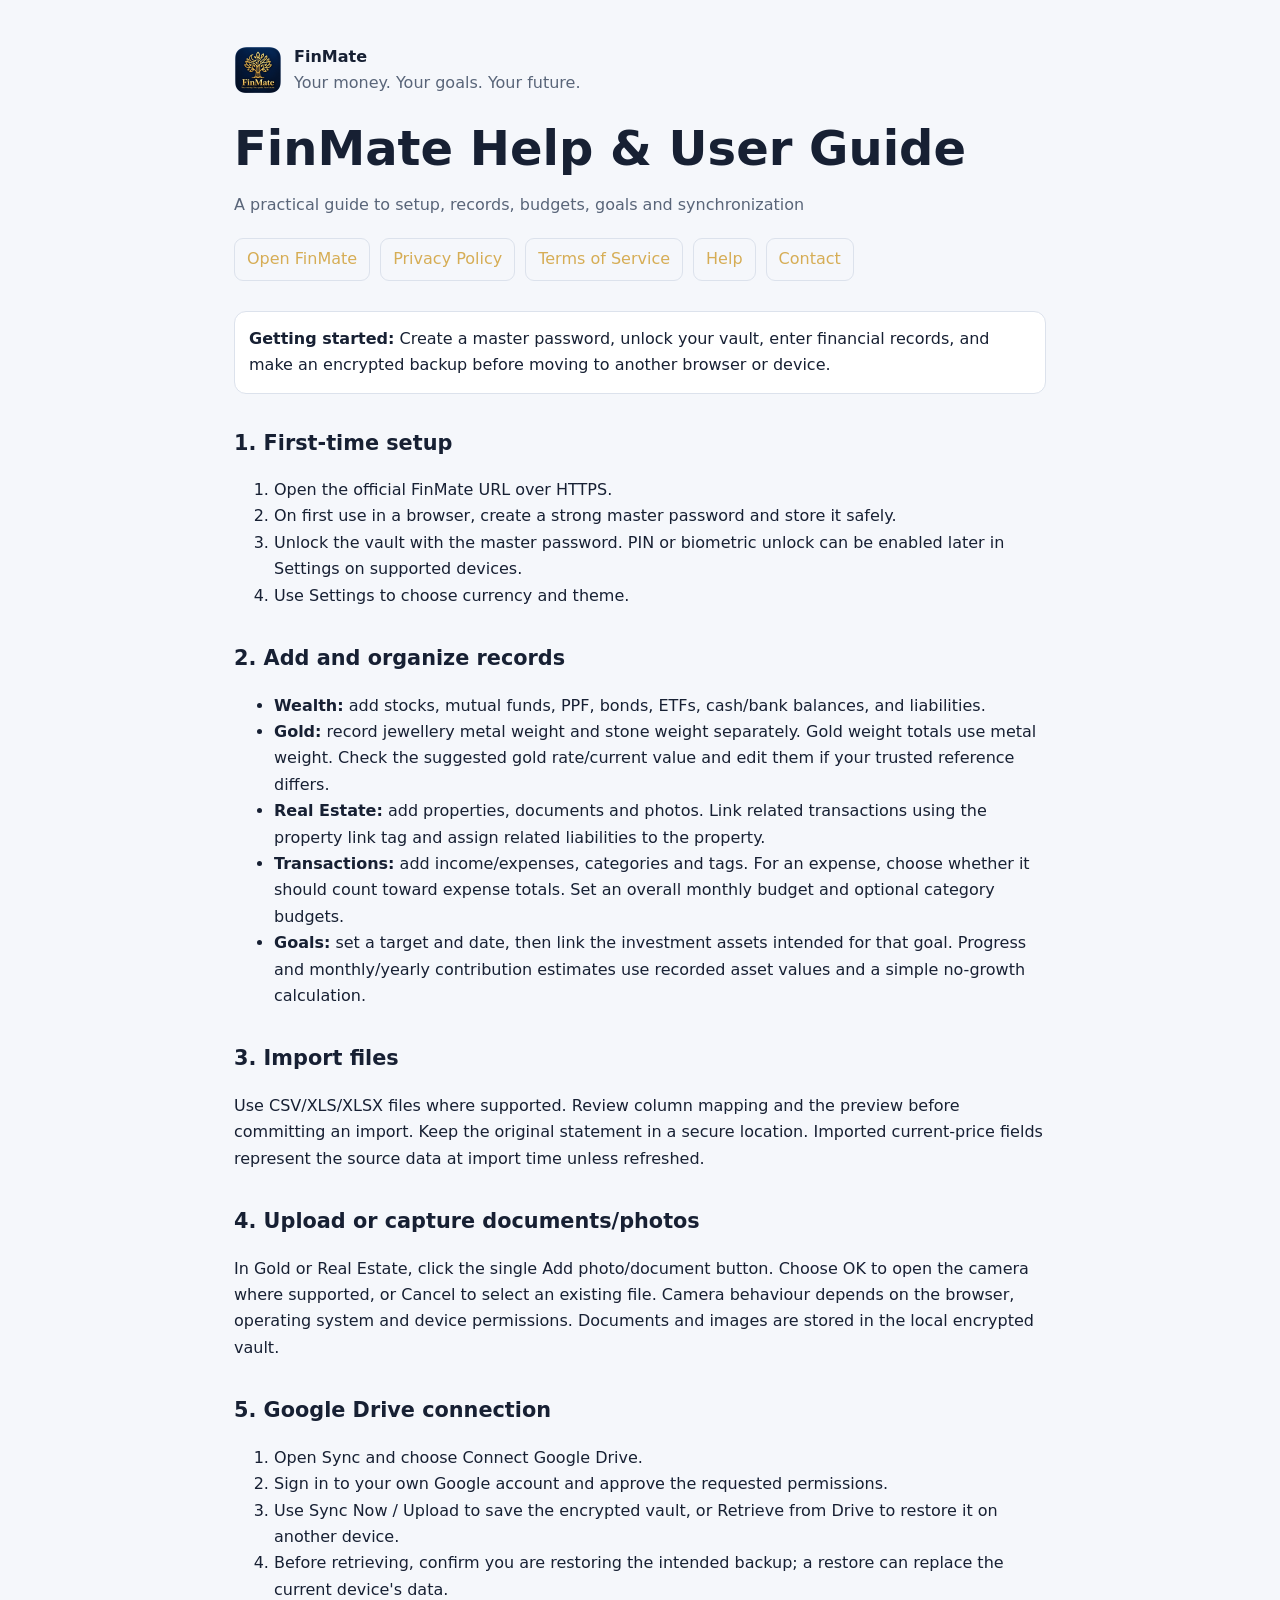
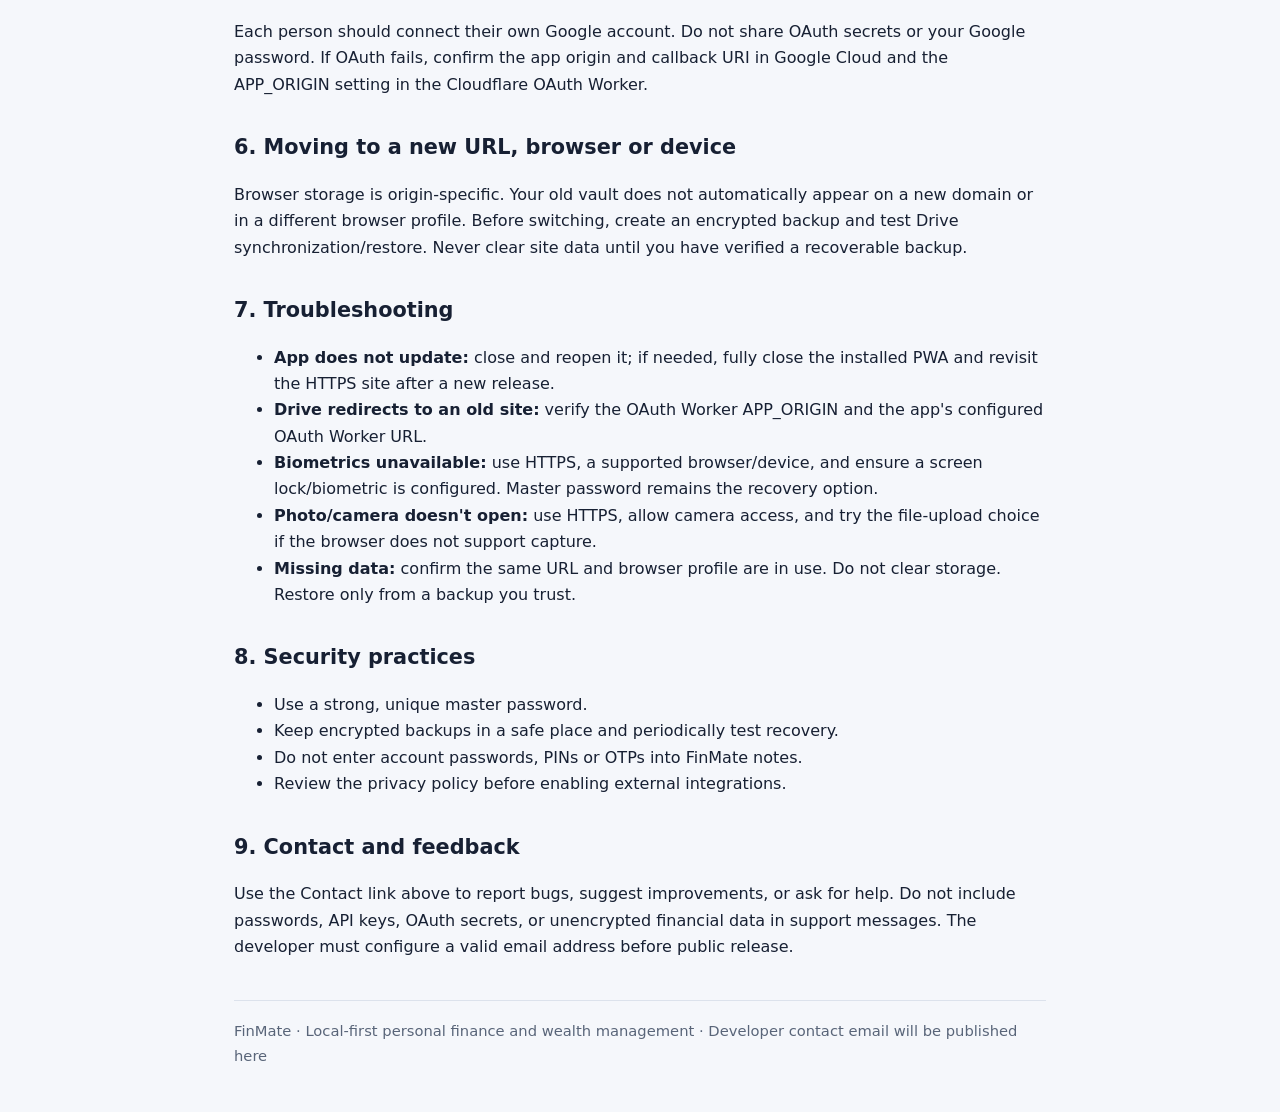
==== help/index.html @ 4b738506 "Add files via upload" ====
<!doctype html><html lang="en"><head><meta charset="utf-8"><meta name="viewport" content="width=device-width,initial-scale=1"><meta name="theme-color" content="#07152f"><meta name="robots" content="index,follow"><title>Help & User Guide | FinMate</title><style>:root{color-scheme:light dark;--bg:#0b1426;--panel:#121f35;--text:#f1f5fb;--muted:#aab6ca;--border:#33425c;--accent:#d6ad55}@media(prefers-color-scheme:light){:root{--bg:#f5f7fb;--panel:#fff;--text:#172033;--muted:#596579;--border:#dce2ec}}*{box-sizing:border-box}body{margin:0;background:var(--bg);color:var(--text);font:16px/1.65 system-ui,-apple-system,BlinkMacSystemFont,"Segoe UI",sans-serif}a{color:var(--accent)}.wrap{max-width:900px;margin:auto;padding:clamp(20px,4vw,44px)}.brand{display:flex;align-items:center;gap:12px;margin-bottom:24px}.brand img{width:48px;height:48px}h1{font-size:clamp(2rem,5vw,3rem);line-height:1.15;margin:.2rem 0}h2{margin-top:2rem;font-size:1.3rem}p,li{color:var(--text)}.muted{color:var(--muted)}.nav{display:flex;gap:10px;flex-wrap:wrap;margin:20px 0 30px}.nav a{border:1px solid var(--border);border-radius:9px;padding:7px 12px;text-decoration:none}.note{background:var(--panel);border:1px solid var(--border);padding:14px;border-radius:12px}footer{border-top:1px solid var(--border);margin-top:40px;padding-top:18px;color:var(--muted);font-size:.92rem}code{overflow-wrap:anywhere}</style></head><body><main class="wrap"><div class="brand"><img src="/icons/finmate-icon-192.png" alt="FinMate logo"><div><strong>FinMate</strong><div class="muted">Your money. Your goals. Your future.</div></div></div><h1>FinMate Help & User Guide</h1><p class="muted">A practical guide to setup, records, budgets, goals and synchronization</p><nav class="nav"><a href="/">Open FinMate</a><a href="/privacy">Privacy Policy</a><a href="/terms">Terms of Service</a><a href="/help">Help</a><a data-contact-link href="mailto:REPLACE_WITH_YOUR_EMAIL_ADDRESS">Contact</a></nav><div class="note"><strong>Getting started:</strong> Create a master password, unlock your vault, enter financial records, and make an encrypted backup before moving to another browser or device.</div>
<h2>1. First-time setup</h2><ol><li>Open the official FinMate URL over HTTPS.</li><li>On first use in a browser, create a strong master password and store it safely.</li><li>Unlock the vault with the master password. PIN or biometric unlock can be enabled later in Settings on supported devices.</li><li>Use Settings to choose currency and theme.</li></ol>
<h2>2. Add and organize records</h2><ul><li><strong>Wealth:</strong> add stocks, mutual funds, PPF, bonds, ETFs, cash/bank balances, and liabilities.</li><li><strong>Gold:</strong> record jewellery metal weight and stone weight separately. Gold weight totals use metal weight. Check the suggested gold rate/current value and edit them if your trusted reference differs.</li><li><strong>Real Estate:</strong> add properties, documents and photos. Link related transactions using the property link tag and assign related liabilities to the property.</li><li><strong>Transactions:</strong> add income/expenses, categories and tags. For an expense, choose whether it should count toward expense totals. Set an overall monthly budget and optional category budgets.</li><li><strong>Goals:</strong> set a target and date, then link the investment assets intended for that goal. Progress and monthly/yearly contribution estimates use recorded asset values and a simple no-growth calculation.</li></ul>
<h2>3. Import files</h2><p>Use CSV/XLS/XLSX files where supported. Review column mapping and the preview before committing an import. Keep the original statement in a secure location. Imported current-price fields represent the source data at import time unless refreshed.</p>
<h2>4. Upload or capture documents/photos</h2><p>In Gold or Real Estate, click the single Add photo/document button. Choose OK to open the camera where supported, or Cancel to select an existing file. Camera behaviour depends on the browser, operating system and device permissions. Documents and images are stored in the local encrypted vault.</p>
<h2>5. Google Drive connection</h2><ol><li>Open Sync and choose Connect Google Drive.</li><li>Sign in to your own Google account and approve the requested permissions.</li><li>Use Sync Now / Upload to save the encrypted vault, or Retrieve from Drive to restore it on another device.</li><li>Before retrieving, confirm you are restoring the intended backup; a restore can replace the current device's data.</li></ol><p>Each person should connect their own Google account. Do not share OAuth secrets or your Google password. If OAuth fails, confirm the app origin and callback URI in Google Cloud and the APP_ORIGIN setting in the Cloudflare OAuth Worker.</p>
<h2>6. Moving to a new URL, browser or device</h2><p>Browser storage is origin-specific. Your old vault does not automatically appear on a new domain or in a different browser profile. Before switching, create an encrypted backup and test Drive synchronization/restore. Never clear site data until you have verified a recoverable backup.</p>
<h2>7. Troubleshooting</h2><ul><li><strong>App does not update:</strong> close and reopen it; if needed, fully close the installed PWA and revisit the HTTPS site after a new release.</li><li><strong>Drive redirects to an old site:</strong> verify the OAuth Worker APP_ORIGIN and the app's configured OAuth Worker URL.</li><li><strong>Biometrics unavailable:</strong> use HTTPS, a supported browser/device, and ensure a screen lock/biometric is configured. Master password remains the recovery option.</li><li><strong>Photo/camera doesn't open:</strong> use HTTPS, allow camera access, and try the file-upload choice if the browser does not support capture.</li><li><strong>Missing data:</strong> confirm the same URL and browser profile are in use. Do not clear storage. Restore only from a backup you trust.</li></ul>
<h2>8. Security practices</h2><ul><li>Use a strong, unique master password.</li><li>Keep encrypted backups in a safe place and periodically test recovery.</li><li>Do not enter account passwords, PINs or OTPs into FinMate notes.</li><li>Review the privacy policy before enabling external integrations.</li></ul>
<h2 id="contact-email-needed">9. Contact and feedback</h2><p>Use the Contact link above to report bugs, suggest improvements, or ask for help. Do not include passwords, API keys, OAuth secrets, or unencrypted financial data in support messages. The developer must configure a valid email address before public release.</p><footer>FinMate · Local-first personal finance and wealth management · <span data-contact-text>Developer contact: email to be configured</span></footer></main><script src="/contact-config.js"></script><script>const email=window.FINMATE_CONTACT_EMAIL||'';document.querySelectorAll('[data-contact-link]').forEach(a=>{if(email&&!email.startsWith('REPLACE_'))a.href='mailto:'+email;else{a.href='#contact-email-needed';a.addEventListener('click',e=>{e.preventDefault();alert('Developer contact email has not been configured yet.')})}});document.querySelectorAll('[data-contact-text]').forEach(e=>e.textContent=email&&!email.startsWith('REPLACE_')?'Developer contact: '+email:'Developer contact email will be published here');</script></body></html>
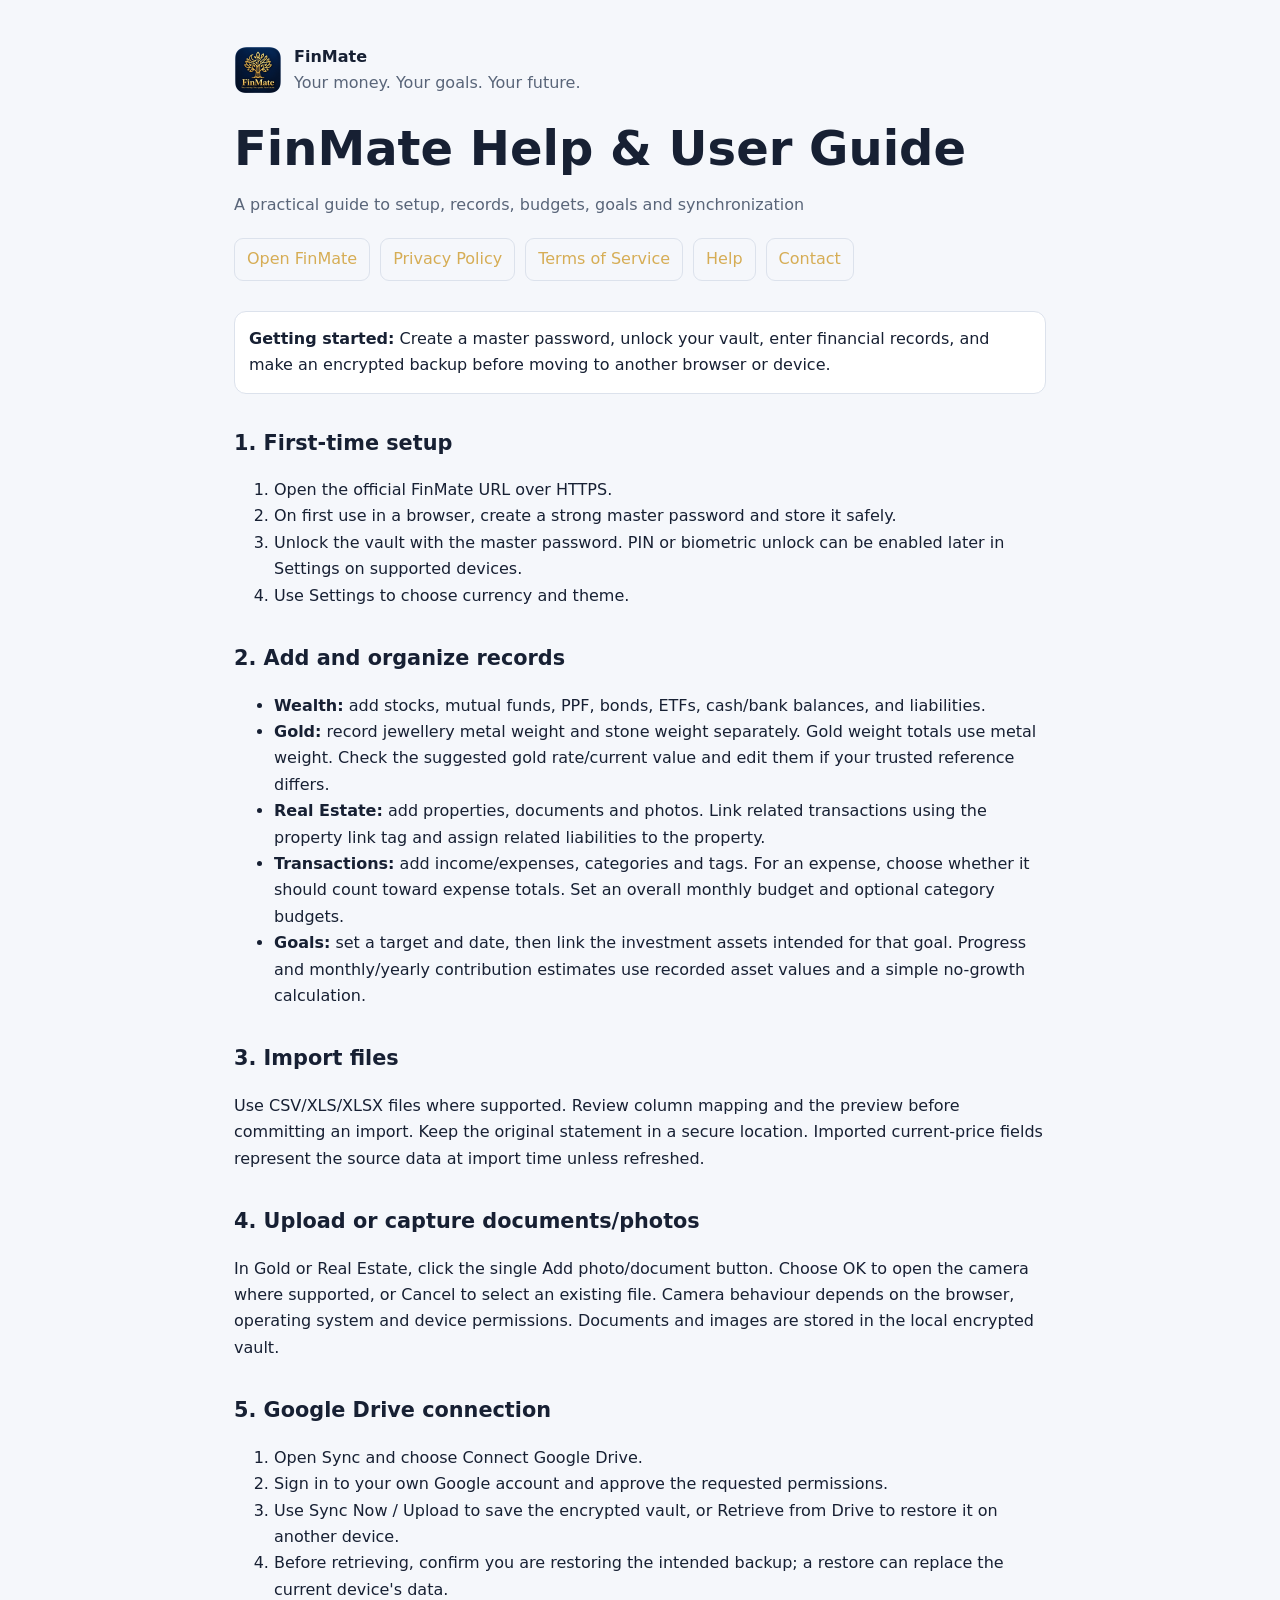
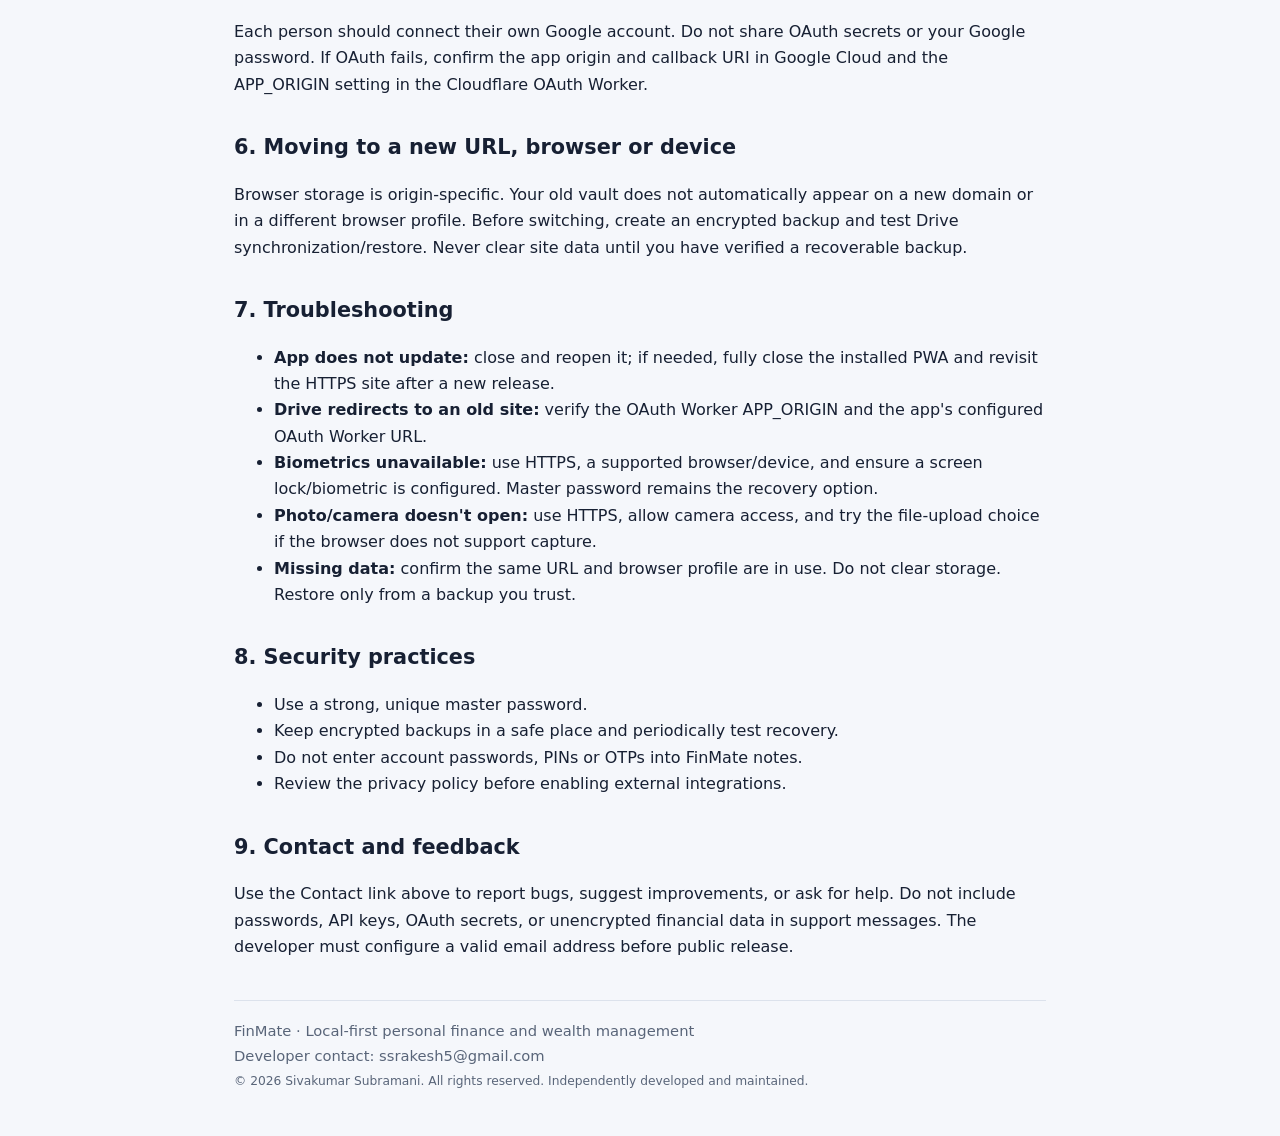
==== commit 88e6d97c: "Add files via upload" ====
--- a/help/index.html
+++ b/help/index.html
@@ -1,4 +1,4 @@
-<!doctype html><html lang="en"><head><meta charset="utf-8"><meta name="viewport" content="width=device-width,initial-scale=1"><meta name="theme-color" content="#07152f"><meta name="robots" content="index,follow"><title>Help & User Guide | FinMate</title><style>:root{color-scheme:light dark;--bg:#0b1426;--panel:#121f35;--text:#f1f5fb;--muted:#aab6ca;--border:#33425c;--accent:#d6ad55}@media(prefers-color-scheme:light){:root{--bg:#f5f7fb;--panel:#fff;--text:#172033;--muted:#596579;--border:#dce2ec}}*{box-sizing:border-box}body{margin:0;background:var(--bg);color:var(--text);font:16px/1.65 system-ui,-apple-system,BlinkMacSystemFont,"Segoe UI",sans-serif}a{color:var(--accent)}.wrap{max-width:900px;margin:auto;padding:clamp(20px,4vw,44px)}.brand{display:flex;align-items:center;gap:12px;margin-bottom:24px}.brand img{width:48px;height:48px}h1{font-size:clamp(2rem,5vw,3rem);line-height:1.15;margin:.2rem 0}h2{margin-top:2rem;font-size:1.3rem}p,li{color:var(--text)}.muted{color:var(--muted)}.nav{display:flex;gap:10px;flex-wrap:wrap;margin:20px 0 30px}.nav a{border:1px solid var(--border);border-radius:9px;padding:7px 12px;text-decoration:none}.note{background:var(--panel);border:1px solid var(--border);padding:14px;border-radius:12px}footer{border-top:1px solid var(--border);margin-top:40px;padding-top:18px;color:var(--muted);font-size:.92rem}code{overflow-wrap:anywhere}</style></head><body><main class="wrap"><div class="brand"><img src="/icons/finmate-icon-192.png" alt="FinMate logo"><div><strong>FinMate</strong><div class="muted">Your money. Your goals. Your future.</div></div></div><h1>FinMate Help & User Guide</h1><p class="muted">A practical guide to setup, records, budgets, goals and synchronization</p><nav class="nav"><a href="/">Open FinMate</a><a href="/privacy">Privacy Policy</a><a href="/terms">Terms of Service</a><a href="/help">Help</a><a data-contact-link href="mailto:REPLACE_WITH_YOUR_EMAIL_ADDRESS">Contact</a></nav><div class="note"><strong>Getting started:</strong> Create a master password, unlock your vault, enter financial records, and make an encrypted backup before moving to another browser or device.</div>
+<!doctype html><html lang="en"><head><meta charset="utf-8"><meta name="viewport" content="width=device-width,initial-scale=1"><meta name="theme-color" content="#07152f"><meta name="robots" content="index,follow"><title>Help & User Guide | FinMate</title><style>:root{color-scheme:light dark;--bg:#0b1426;--panel:#121f35;--text:#f1f5fb;--muted:#aab6ca;--border:#33425c;--accent:#d6ad55}@media(prefers-color-scheme:light){:root{--bg:#f5f7fb;--panel:#fff;--text:#172033;--muted:#596579;--border:#dce2ec}}*{box-sizing:border-box}body{margin:0;background:var(--bg);color:var(--text);font:16px/1.65 system-ui,-apple-system,BlinkMacSystemFont,"Segoe UI",sans-serif}a{color:var(--accent)}.wrap{max-width:900px;margin:auto;padding:clamp(20px,4vw,44px)}.brand{display:flex;align-items:center;gap:12px;margin-bottom:24px}.brand img{width:48px;height:48px}h1{font-size:clamp(2rem,5vw,3rem);line-height:1.15;margin:.2rem 0}h2{margin-top:2rem;font-size:1.3rem}p,li{color:var(--text)}.muted{color:var(--muted)}.nav{display:flex;gap:10px;flex-wrap:wrap;margin:20px 0 30px}.nav a{border:1px solid var(--border);border-radius:9px;padding:7px 12px;text-decoration:none}.note{background:var(--panel);border:1px solid var(--border);padding:14px;border-radius:12px}footer{border-top:1px solid var(--border);margin-top:40px;padding-top:18px;color:var(--muted);font-size:.92rem}code{overflow-wrap:anywhere}</style></head><body><main class="wrap"><div class="brand"><img src="/icons/finmate-icon-192.png" alt="FinMate logo"><div><strong>FinMate</strong><div class="muted">Your money. Your goals. Your future.</div></div></div><h1>FinMate Help & User Guide</h1><p class="muted">A practical guide to setup, records, budgets, goals and synchronization</p><nav class="nav"><a href="/">Open FinMate</a><a href="/privacy">Privacy Policy</a><a href="/terms">Terms of Service</a><a href="/help">Help</a><a data-contact-link href="mailto:ssrakesh5@gmail.com">Contact</a></nav><div class="note"><strong>Getting started:</strong> Create a master password, unlock your vault, enter financial records, and make an encrypted backup before moving to another browser or device.</div>
 <h2>1. First-time setup</h2><ol><li>Open the official FinMate URL over HTTPS.</li><li>On first use in a browser, create a strong master password and store it safely.</li><li>Unlock the vault with the master password. PIN or biometric unlock can be enabled later in Settings on supported devices.</li><li>Use Settings to choose currency and theme.</li></ol>
 <h2>2. Add and organize records</h2><ul><li><strong>Wealth:</strong> add stocks, mutual funds, PPF, bonds, ETFs, cash/bank balances, and liabilities.</li><li><strong>Gold:</strong> record jewellery metal weight and stone weight separately. Gold weight totals use metal weight. Check the suggested gold rate/current value and edit them if your trusted reference differs.</li><li><strong>Real Estate:</strong> add properties, documents and photos. Link related transactions using the property link tag and assign related liabilities to the property.</li><li><strong>Transactions:</strong> add income/expenses, categories and tags. For an expense, choose whether it should count toward expense totals. Set an overall monthly budget and optional category budgets.</li><li><strong>Goals:</strong> set a target and date, then link the investment assets intended for that goal. Progress and monthly/yearly contribution estimates use recorded asset values and a simple no-growth calculation.</li></ul>
 <h2>3. Import files</h2><p>Use CSV/XLS/XLSX files where supported. Review column mapping and the preview before committing an import. Keep the original statement in a secure location. Imported current-price fields represent the source data at import time unless refreshed.</p>
@@ -7,4 +7,4 @@
 <h2>6. Moving to a new URL, browser or device</h2><p>Browser storage is origin-specific. Your old vault does not automatically appear on a new domain or in a different browser profile. Before switching, create an encrypted backup and test Drive synchronization/restore. Never clear site data until you have verified a recoverable backup.</p>
 <h2>7. Troubleshooting</h2><ul><li><strong>App does not update:</strong> close and reopen it; if needed, fully close the installed PWA and revisit the HTTPS site after a new release.</li><li><strong>Drive redirects to an old site:</strong> verify the OAuth Worker APP_ORIGIN and the app's configured OAuth Worker URL.</li><li><strong>Biometrics unavailable:</strong> use HTTPS, a supported browser/device, and ensure a screen lock/biometric is configured. Master password remains the recovery option.</li><li><strong>Photo/camera doesn't open:</strong> use HTTPS, allow camera access, and try the file-upload choice if the browser does not support capture.</li><li><strong>Missing data:</strong> confirm the same URL and browser profile are in use. Do not clear storage. Restore only from a backup you trust.</li></ul>
 <h2>8. Security practices</h2><ul><li>Use a strong, unique master password.</li><li>Keep encrypted backups in a safe place and periodically test recovery.</li><li>Do not enter account passwords, PINs or OTPs into FinMate notes.</li><li>Review the privacy policy before enabling external integrations.</li></ul>
-<h2 id="contact-email-needed">9. Contact and feedback</h2><p>Use the Contact link above to report bugs, suggest improvements, or ask for help. Do not include passwords, API keys, OAuth secrets, or unencrypted financial data in support messages. The developer must configure a valid email address before public release.</p><footer>FinMate · Local-first personal finance and wealth management · <span data-contact-text>Developer contact: email to be configured</span></footer></main><script src="/contact-config.js"></script><script>const email=window.FINMATE_CONTACT_EMAIL||'';document.querySelectorAll('[data-contact-link]').forEach(a=>{if(email&&!email.startsWith('REPLACE_'))a.href='mailto:'+email;else{a.href='#contact-email-needed';a.addEventListener('click',e=>{e.preventDefault();alert('Developer contact email has not been configured yet.')})}});document.querySelectorAll('[data-contact-text]').forEach(e=>e.textContent=email&&!email.startsWith('REPLACE_')?'Developer contact: '+email:'Developer contact email will be published here');</script></body></html>+<h2 id="contact-email-needed">9. Contact and feedback</h2><p>Use the Contact link above to report bugs, suggest improvements, or ask for help. Do not include passwords, API keys, OAuth secrets, or unencrypted financial data in support messages. The developer must configure a valid email address before public release.</p><footer><span>FinMate · Local-first personal finance and wealth management</span><br><span data-contact-text>Contact: ssrakesh5@gmail.com</span><br><small>© <span data-current-year></span> Sivakumar Subramani. All rights reserved. Independently developed and maintained.</small></footer></main><script src="/contact-config.js"></script><script>const email=window.FINMATE_CONTACT_EMAIL||'{email}';document.querySelectorAll('[data-current-year]').forEach(e=>e.textContent=new Date().getFullYear());document.querySelectorAll('[data-contact-link]').forEach(a=>{if(email&&!email.startsWith('REPLACE_'))a.href='mailto:'+email;else{a.href='#contact-email-needed';a.addEventListener('click',e=>{e.preventDefault();alert('Developer contact email has not been configured yet.')})}});document.querySelectorAll('[data-contact-text]').forEach(e=>e.textContent=email&&!email.startsWith('REPLACE_')?'Developer contact: '+email:'Developer contact email will be published here');</script></body></html>
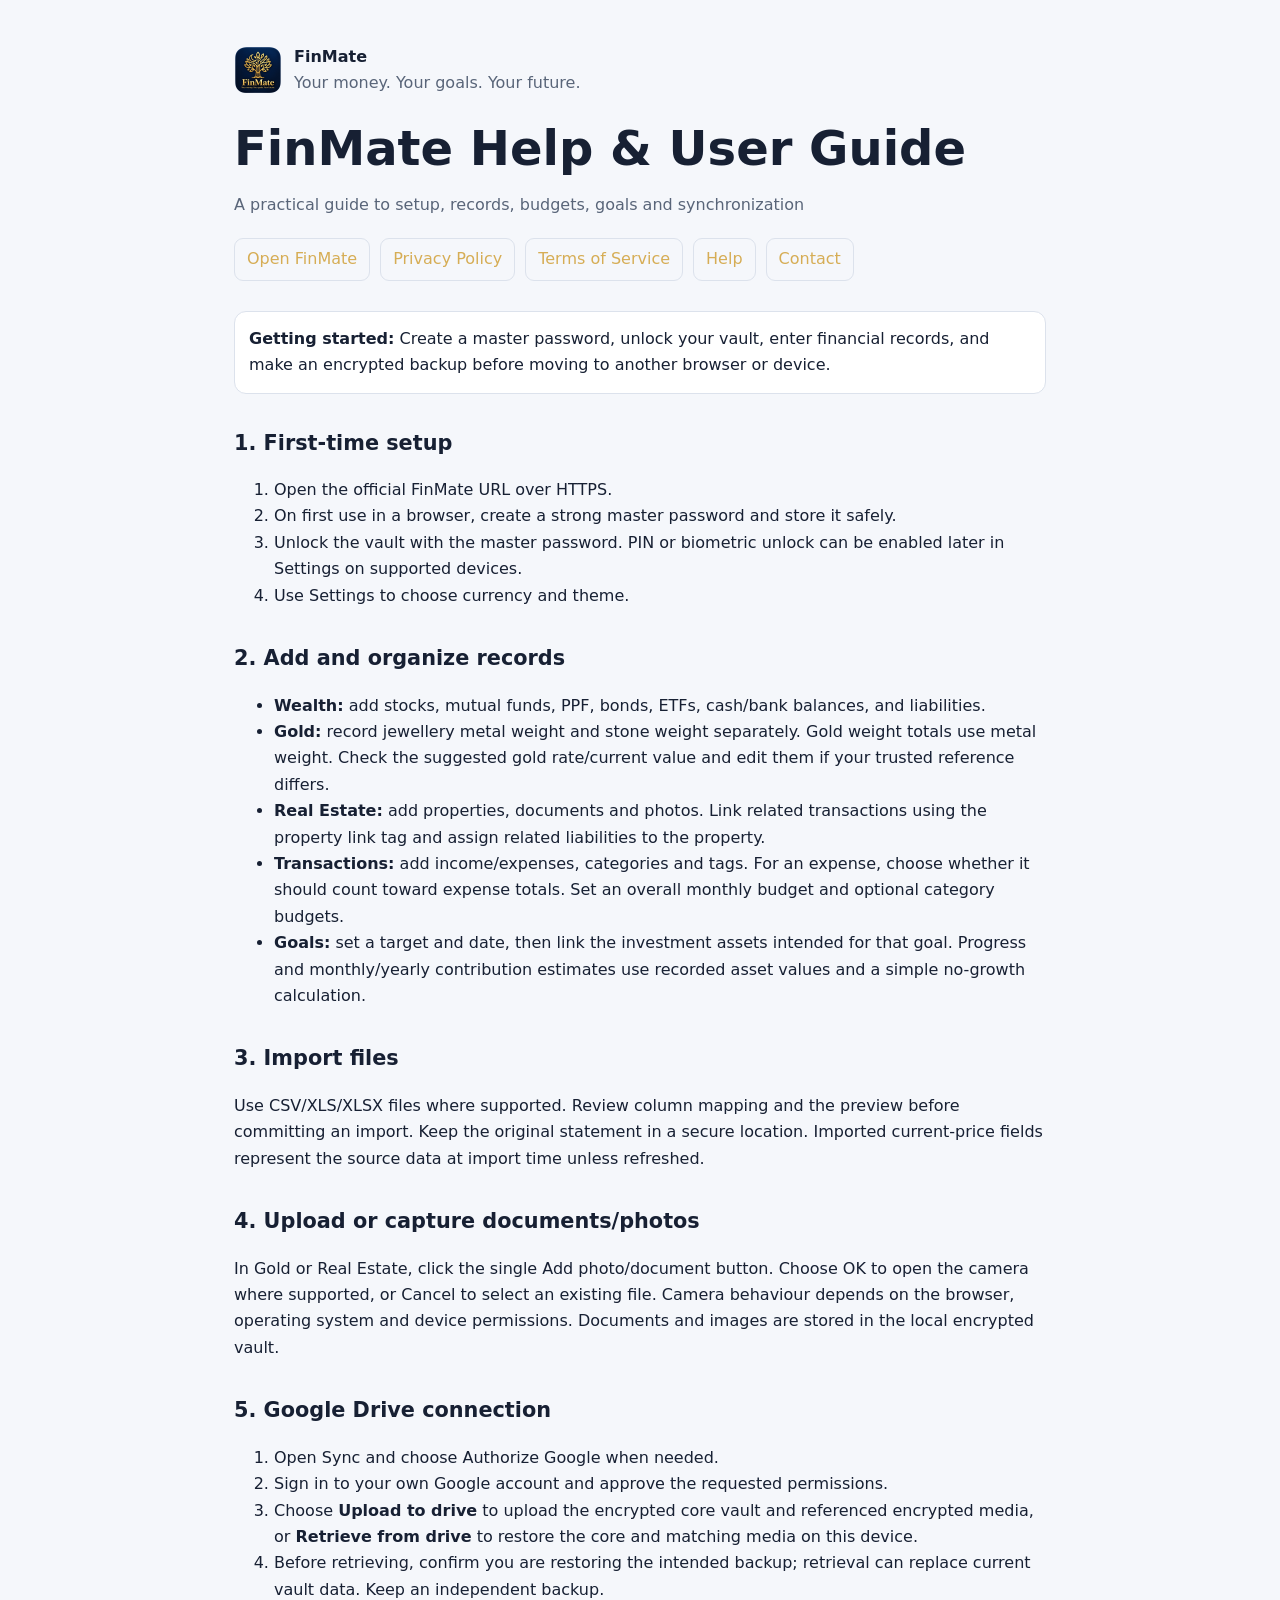
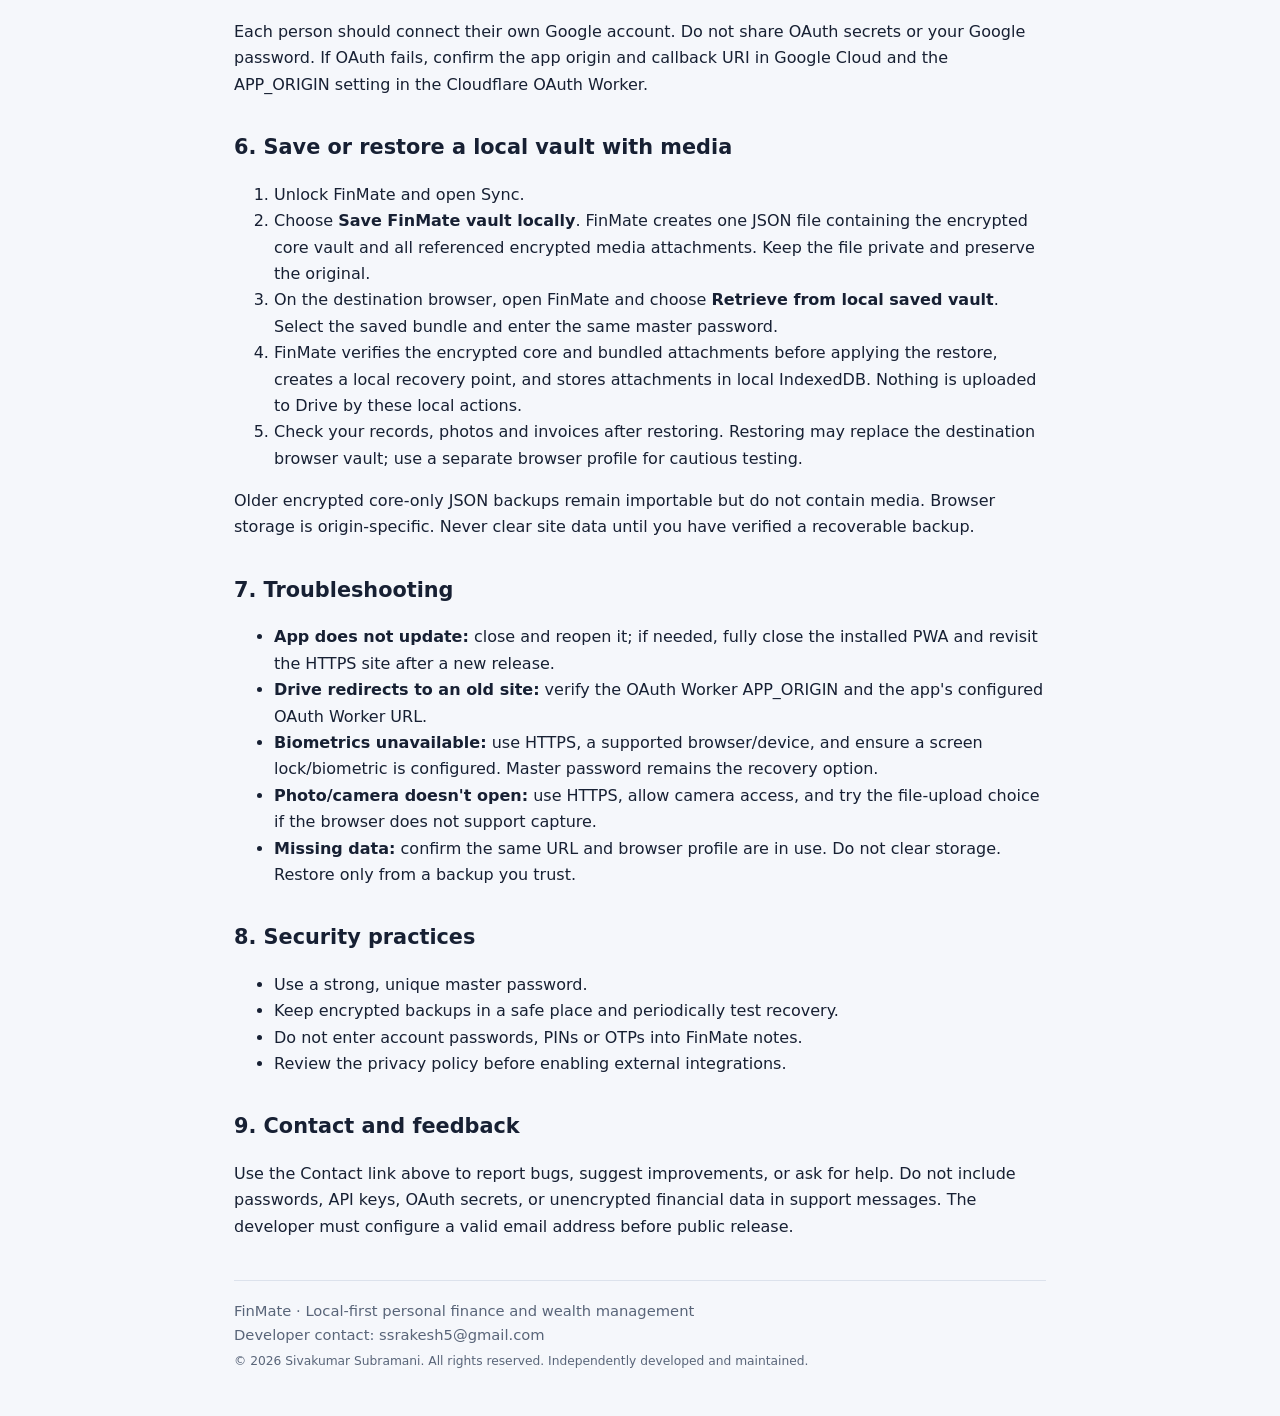
==== commit 1b9b666e: "Add files via upload" ====
--- a/help/index.html
+++ b/help/index.html
@@ -3,8 +3,8 @@
 <h2>2. Add and organize records</h2><ul><li><strong>Wealth:</strong> add stocks, mutual funds, PPF, bonds, ETFs, cash/bank balances, and liabilities.</li><li><strong>Gold:</strong> record jewellery metal weight and stone weight separately. Gold weight totals use metal weight. Check the suggested gold rate/current value and edit them if your trusted reference differs.</li><li><strong>Real Estate:</strong> add properties, documents and photos. Link related transactions using the property link tag and assign related liabilities to the property.</li><li><strong>Transactions:</strong> add income/expenses, categories and tags. For an expense, choose whether it should count toward expense totals. Set an overall monthly budget and optional category budgets.</li><li><strong>Goals:</strong> set a target and date, then link the investment assets intended for that goal. Progress and monthly/yearly contribution estimates use recorded asset values and a simple no-growth calculation.</li></ul>
 <h2>3. Import files</h2><p>Use CSV/XLS/XLSX files where supported. Review column mapping and the preview before committing an import. Keep the original statement in a secure location. Imported current-price fields represent the source data at import time unless refreshed.</p>
 <h2>4. Upload or capture documents/photos</h2><p>In Gold or Real Estate, click the single Add photo/document button. Choose OK to open the camera where supported, or Cancel to select an existing file. Camera behaviour depends on the browser, operating system and device permissions. Documents and images are stored in the local encrypted vault.</p>
-<h2>5. Google Drive connection</h2><ol><li>Open Sync and choose Connect Google Drive.</li><li>Sign in to your own Google account and approve the requested permissions.</li><li>Use Sync Now / Upload to save the encrypted vault, or Retrieve from Drive to restore it on another device.</li><li>Before retrieving, confirm you are restoring the intended backup; a restore can replace the current device's data.</li></ol><p>Each person should connect their own Google account. Do not share OAuth secrets or your Google password. If OAuth fails, confirm the app origin and callback URI in Google Cloud and the APP_ORIGIN setting in the Cloudflare OAuth Worker.</p>
-<h2>6. Moving to a new URL, browser or device</h2><p>Browser storage is origin-specific. Your old vault does not automatically appear on a new domain or in a different browser profile. Before switching, create an encrypted backup and test Drive synchronization/restore. Never clear site data until you have verified a recoverable backup.</p>
+<h2>5. Google Drive connection</h2><ol><li>Open Sync and choose Authorize Google when needed.</li><li>Sign in to your own Google account and approve the requested permissions.</li><li>Choose <strong>Upload to drive</strong> to upload the encrypted core vault and referenced encrypted media, or <strong>Retrieve from drive</strong> to restore the core and matching media on this device.</li><li>Before retrieving, confirm you are restoring the intended backup; retrieval can replace current vault data. Keep an independent backup.</li></ol><p>Each person should connect their own Google account. Do not share OAuth secrets or your Google password. If OAuth fails, confirm the app origin and callback URI in Google Cloud and the APP_ORIGIN setting in the Cloudflare OAuth Worker.</p>
+<h2>6. Save or restore a local vault with media</h2><ol><li>Unlock FinMate and open Sync.</li><li>Choose <strong>Save FinMate vault locally</strong>. FinMate creates one JSON file containing the encrypted core vault and all referenced encrypted media attachments. Keep the file private and preserve the original.</li><li>On the destination browser, open FinMate and choose <strong>Retrieve from local saved vault</strong>. Select the saved bundle and enter the same master password.</li><li>FinMate verifies the encrypted core and bundled attachments before applying the restore, creates a local recovery point, and stores attachments in local IndexedDB. Nothing is uploaded to Drive by these local actions.</li><li>Check your records, photos and invoices after restoring. Restoring may replace the destination browser vault; use a separate browser profile for cautious testing.</li></ol><p>Older encrypted core-only JSON backups remain importable but do not contain media. Browser storage is origin-specific. Never clear site data until you have verified a recoverable backup.</p>
 <h2>7. Troubleshooting</h2><ul><li><strong>App does not update:</strong> close and reopen it; if needed, fully close the installed PWA and revisit the HTTPS site after a new release.</li><li><strong>Drive redirects to an old site:</strong> verify the OAuth Worker APP_ORIGIN and the app's configured OAuth Worker URL.</li><li><strong>Biometrics unavailable:</strong> use HTTPS, a supported browser/device, and ensure a screen lock/biometric is configured. Master password remains the recovery option.</li><li><strong>Photo/camera doesn't open:</strong> use HTTPS, allow camera access, and try the file-upload choice if the browser does not support capture.</li><li><strong>Missing data:</strong> confirm the same URL and browser profile are in use. Do not clear storage. Restore only from a backup you trust.</li></ul>
 <h2>8. Security practices</h2><ul><li>Use a strong, unique master password.</li><li>Keep encrypted backups in a safe place and periodically test recovery.</li><li>Do not enter account passwords, PINs or OTPs into FinMate notes.</li><li>Review the privacy policy before enabling external integrations.</li></ul>
 <h2 id="contact-email-needed">9. Contact and feedback</h2><p>Use the Contact link above to report bugs, suggest improvements, or ask for help. Do not include passwords, API keys, OAuth secrets, or unencrypted financial data in support messages. The developer must configure a valid email address before public release.</p><footer><span>FinMate · Local-first personal finance and wealth management</span><br><span data-contact-text>Contact: ssrakesh5@gmail.com</span><br><small>© <span data-current-year></span> Sivakumar Subramani. All rights reserved. Independently developed and maintained.</small></footer></main><script src="/contact-config.js"></script><script>const email=window.FINMATE_CONTACT_EMAIL||'{email}';document.querySelectorAll('[data-current-year]').forEach(e=>e.textContent=new Date().getFullYear());document.querySelectorAll('[data-contact-link]').forEach(a=>{if(email&&!email.startsWith('REPLACE_'))a.href='mailto:'+email;else{a.href='#contact-email-needed';a.addEventListener('click',e=>{e.preventDefault();alert('Developer contact email has not been configured yet.')})}});document.querySelectorAll('[data-contact-text]').forEach(e=>e.textContent=email&&!email.startsWith('REPLACE_')?'Developer contact: '+email:'Developer contact email will be published here');</script></body></html>
